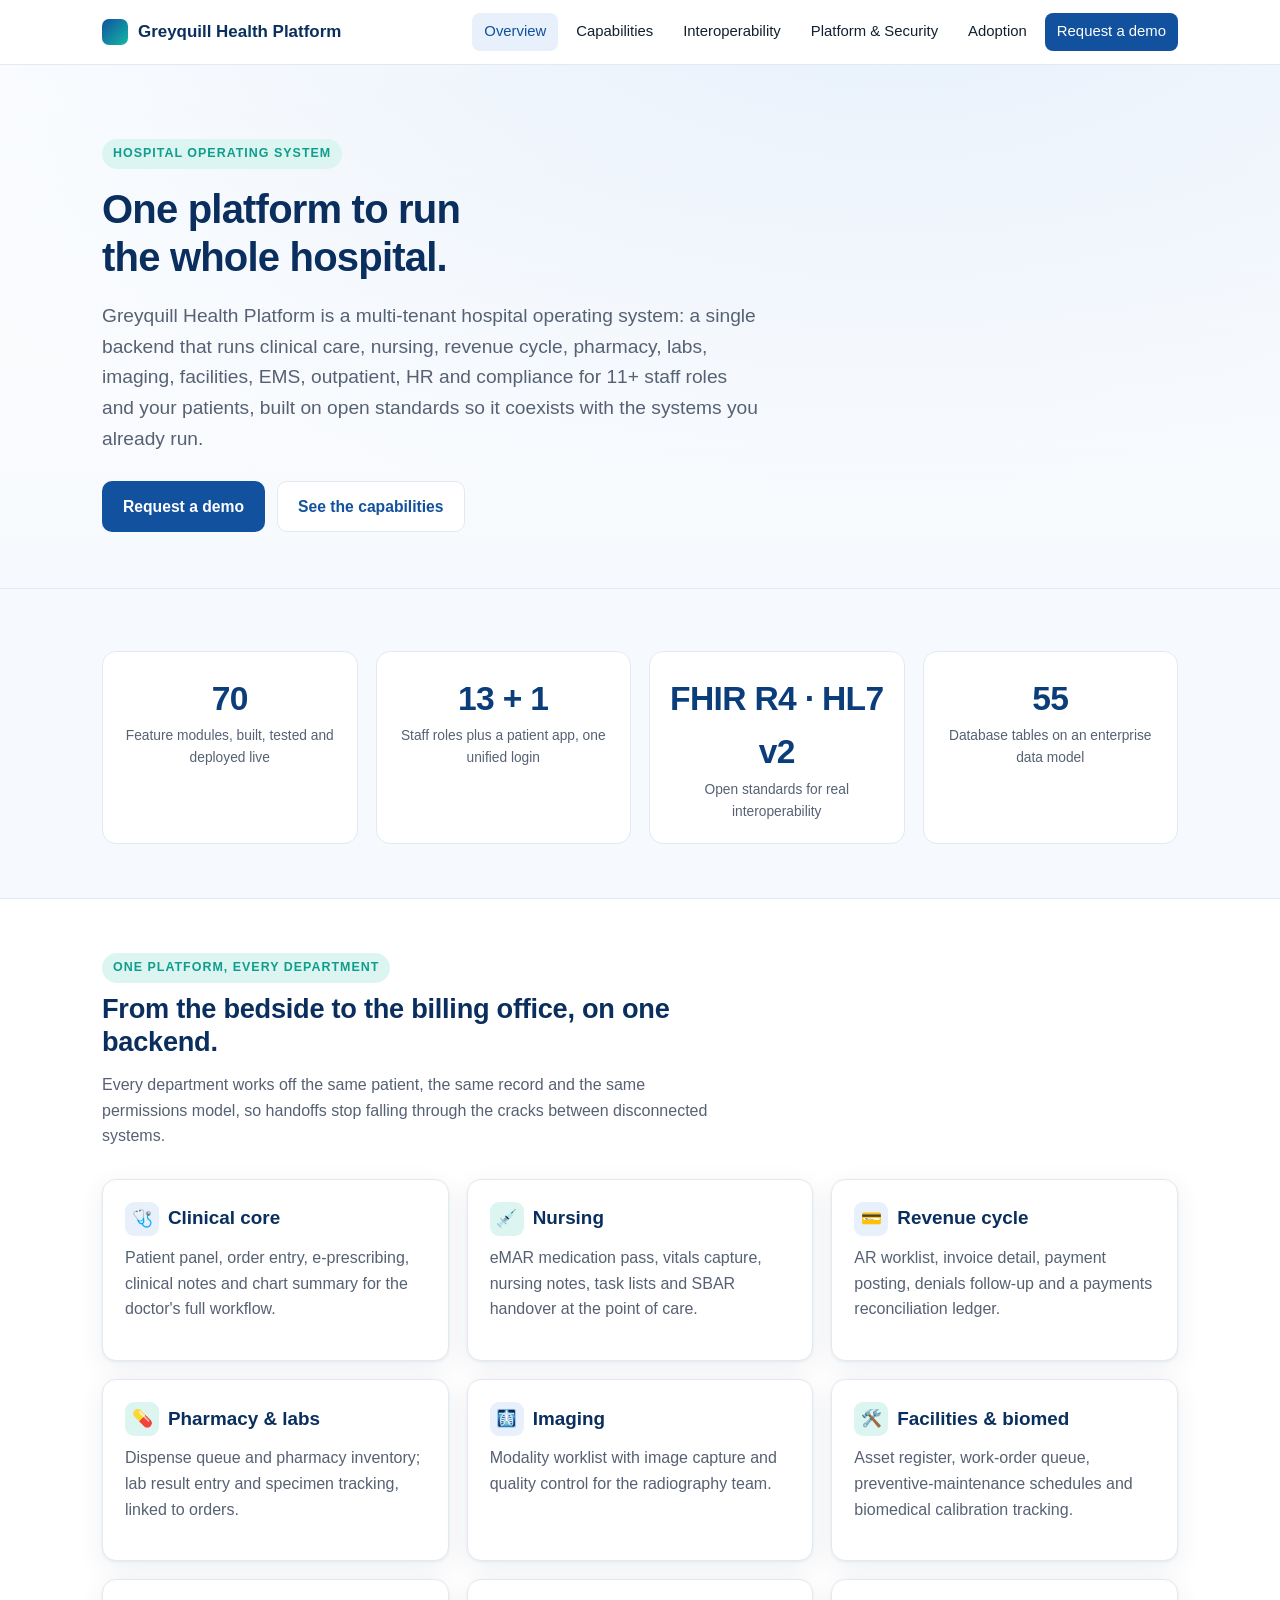
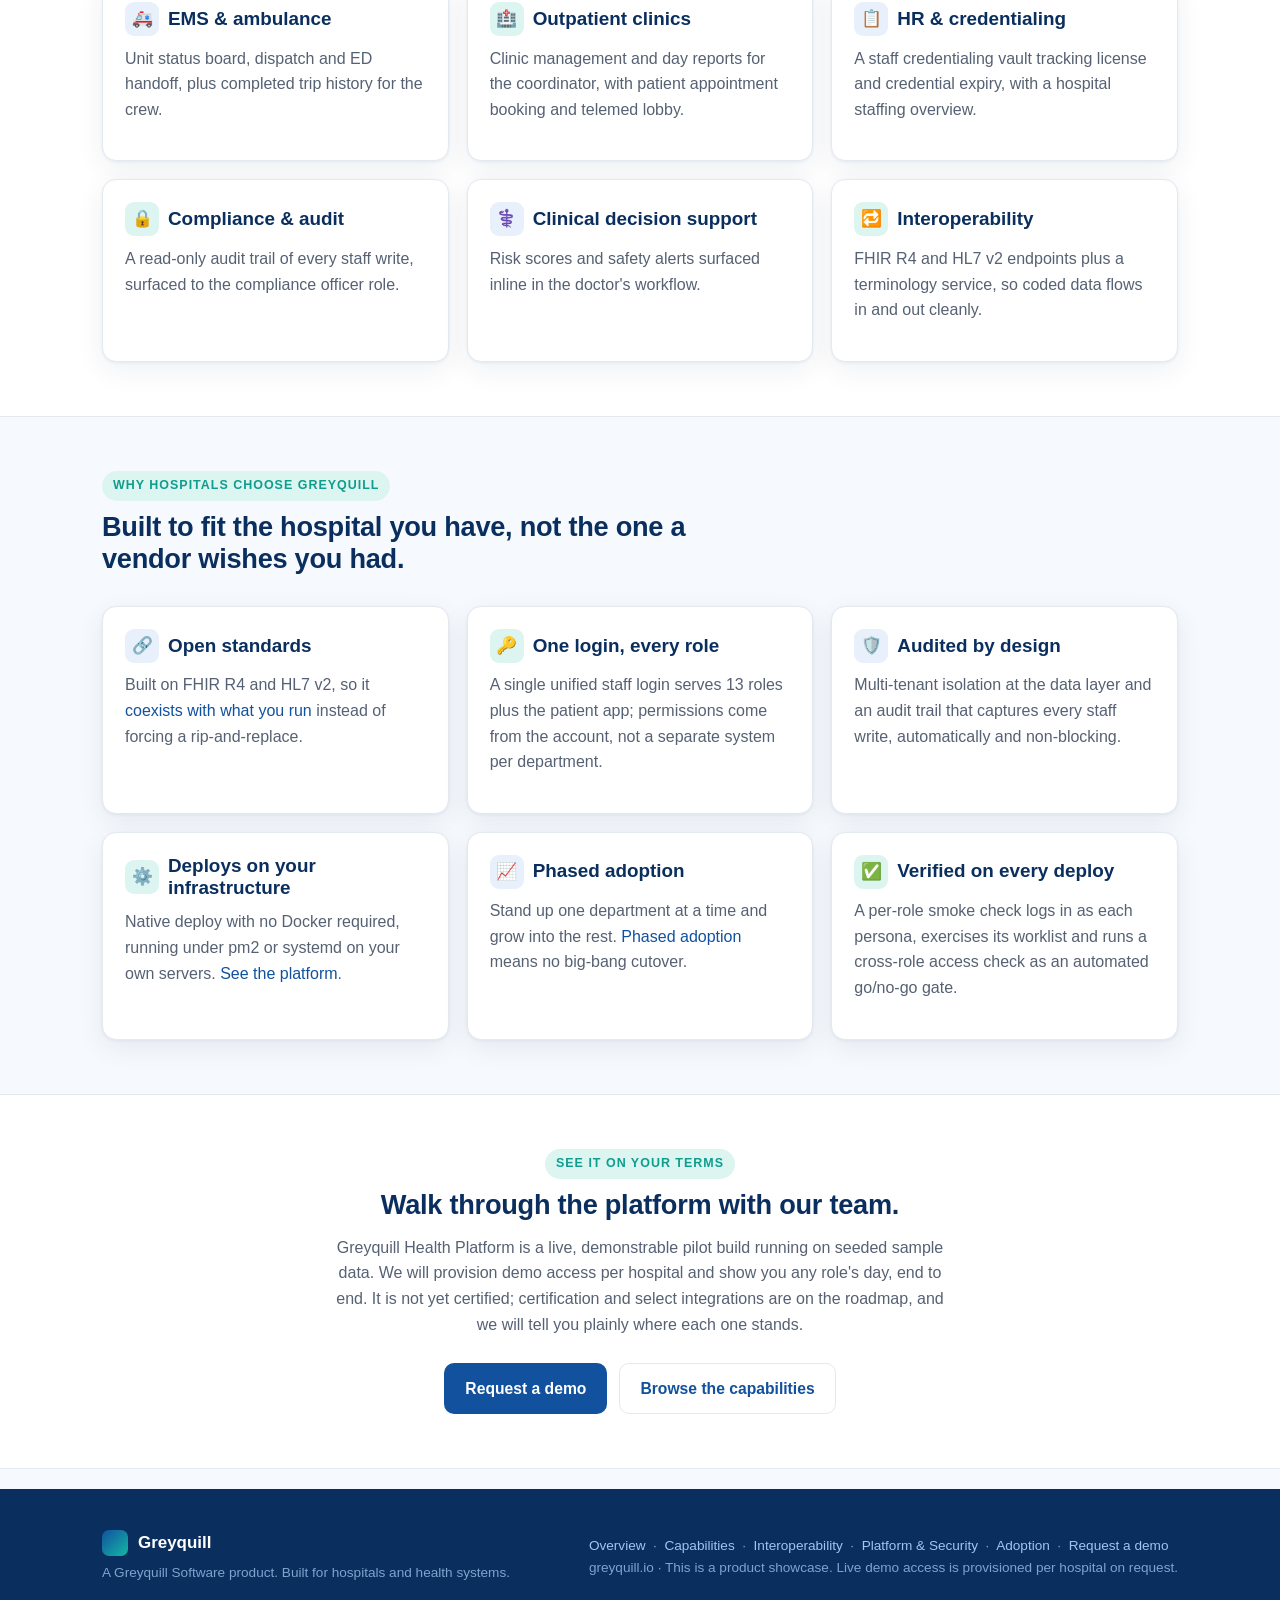
==== index.html @ 9c2b420b "Greyquill Health Platform product showcase: overview, capabilities manual, interoperability (FHIR R4" ====
<!doctype html>
<html lang="en">
<head>
<meta charset="utf-8">
<meta name="viewport" content="width=device-width, initial-scale=1">
<title>Overview · Greyquill Health Platform</title>
<meta name="description" content="Greyquill Health Platform — a white-label, multi-tenant hospital operating system with FHIR R4 and HL7 v2 interoperability, role-based clinical, revenue, pharmacy, lab, imaging, facilities, EMS and compliance modules.">
<link rel="stylesheet" href="assets/style.css">
</head>
<body>
<header class="nav">
  <div class="wrap">
    <a class="brand" href="index.html"><span class="dot"></span> Greyquill Health Platform</a>
    <nav>
      <a class="active" href="index.html">Overview</a>
      <a href="features.html">Capabilities</a>
      <a href="interoperability.html">Interoperability</a>
      <a href="platform.html">Platform &amp; Security</a>
      <a href="adoption.html">Adoption</a>
      <a class="cta" href="demo.html">Request a demo</a>
    </nav>
  </div>
</header>

<main>

<!-- 1. HERO -->
<section class="hero">
  <div class="wrap">
    <span class="eyebrow">Hospital Operating System</span>
    <h1>One platform to run the whole hospital.</h1>
    <p class="lead">Greyquill Health Platform is a multi-tenant hospital operating system: a single backend that runs clinical care, nursing, revenue cycle, pharmacy, labs, imaging, facilities, EMS, outpatient, HR and compliance for 11+ staff roles and your patients, built on open standards so it coexists with the systems you already run.</p>
    <div class="btn-row">
      <a class="btn btn-primary" href="demo.html">Request a demo</a>
      <a class="btn btn-ghost" href="features.html">See the capabilities</a>
    </div>
  </div>
</section>

<!-- 2. STATS -->
<section>
  <div class="wrap">
    <div class="stats">
      <div class="stat">
        <div class="n">70</div>
        <div class="l">Feature modules, built, tested and deployed live</div>
      </div>
      <div class="stat">
        <div class="n">13 + 1</div>
        <div class="l">Staff roles plus a patient app, one unified login</div>
      </div>
      <div class="stat">
        <div class="n">FHIR R4 · HL7 v2</div>
        <div class="l">Open standards for real interoperability</div>
      </div>
      <div class="stat">
        <div class="n">55</div>
        <div class="l">Database tables on an enterprise data model</div>
      </div>
    </div>
  </div>
</section>

<!-- 3. ONE PLATFORM, EVERY DEPARTMENT -->
<section class="alt">
  <div class="wrap">
    <div class="section-head">
      <span class="eyebrow">One platform, every department</span>
      <h2>From the bedside to the billing office, on one backend.</h2>
      <p class="muted">Every department works off the same patient, the same record and the same permissions model, so handoffs stop falling through the cracks between disconnected systems.</p>
    </div>
    <div class="grid g3">

      <div class="card">
        <h3><span class="ico">🩺</span> Clinical core</h3>
        <p class="muted">Patient panel, order entry, e-prescribing, clinical notes and chart summary for the doctor's full workflow.</p>
      </div>

      <div class="card t">
        <h3><span class="ico">💉</span> Nursing</h3>
        <p class="muted">eMAR medication pass, vitals capture, nursing notes, task lists and SBAR handover at the point of care.</p>
      </div>

      <div class="card">
        <h3><span class="ico">💳</span> Revenue cycle</h3>
        <p class="muted">AR worklist, invoice detail, payment posting, denials follow-up and a payments reconciliation ledger.</p>
      </div>

      <div class="card t">
        <h3><span class="ico">💊</span> Pharmacy &amp; labs</h3>
        <p class="muted">Dispense queue and pharmacy inventory; lab result entry and specimen tracking, linked to orders.</p>
      </div>

      <div class="card">
        <h3><span class="ico">🩻</span> Imaging</h3>
        <p class="muted">Modality worklist with image capture and quality control for the radiography team.</p>
      </div>

      <div class="card t">
        <h3><span class="ico">🛠️</span> Facilities &amp; biomed</h3>
        <p class="muted">Asset register, work-order queue, preventive-maintenance schedules and biomedical calibration tracking.</p>
      </div>

      <div class="card">
        <h3><span class="ico">🚑</span> EMS &amp; ambulance</h3>
        <p class="muted">Unit status board, dispatch and ED handoff, plus completed trip history for the crew.</p>
      </div>

      <div class="card t">
        <h3><span class="ico">🏥</span> Outpatient clinics</h3>
        <p class="muted">Clinic management and day reports for the coordinator, with patient appointment booking and telemed lobby.</p>
      </div>

      <div class="card">
        <h3><span class="ico">📋</span> HR &amp; credentialing</h3>
        <p class="muted">A staff credentialing vault tracking license and credential expiry, with a hospital staffing overview.</p>
      </div>

      <div class="card t">
        <h3><span class="ico">🔒</span> Compliance &amp; audit</h3>
        <p class="muted">A read-only audit trail of every staff write, surfaced to the compliance officer role.</p>
      </div>

      <div class="card">
        <h3><span class="ico">⚕️</span> Clinical decision support</h3>
        <p class="muted">Risk scores and safety alerts surfaced inline in the doctor's workflow.</p>
      </div>

      <div class="card t">
        <h3><span class="ico">🔁</span> Interoperability</h3>
        <p class="muted">FHIR R4 and HL7 v2 endpoints plus a terminology service, so coded data flows in and out cleanly.</p>
      </div>

    </div>
  </div>
</section>

<!-- 4. WHY HOSPITALS CHOOSE GREYQUILL -->
<section>
  <div class="wrap">
    <div class="section-head">
      <span class="eyebrow">Why hospitals choose Greyquill</span>
      <h2>Built to fit the hospital you have, not the one a vendor wishes you had.</h2>
    </div>
    <div class="grid g3">

      <div class="card">
        <h3><span class="ico">🔗</span> Open standards</h3>
        <p class="muted">Built on FHIR R4 and HL7 v2, so it <a href="interoperability.html">coexists with what you run</a> instead of forcing a rip-and-replace.</p>
      </div>

      <div class="card t">
        <h3><span class="ico">🔑</span> One login, every role</h3>
        <p class="muted">A single unified staff login serves 13 roles plus the patient app; permissions come from the account, not a separate system per department.</p>
      </div>

      <div class="card">
        <h3><span class="ico">🛡️</span> Audited by design</h3>
        <p class="muted">Multi-tenant isolation at the data layer and an audit trail that captures every staff write, automatically and non-blocking.</p>
      </div>

      <div class="card t">
        <h3><span class="ico">⚙️</span> Deploys on your infrastructure</h3>
        <p class="muted">Native deploy with no Docker required, running under pm2 or systemd on your own servers. <a href="platform.html">See the platform</a>.</p>
      </div>

      <div class="card">
        <h3><span class="ico">📈</span> Phased adoption</h3>
        <p class="muted">Stand up one department at a time and grow into the rest. <a href="adoption.html">Phased adoption</a> means no big-bang cutover.</p>
      </div>

      <div class="card t">
        <h3><span class="ico">✅</span> Verified on every deploy</h3>
        <p class="muted">A per-role smoke check logs in as each persona, exercises its worklist and runs a cross-role access check as an automated go/no-go gate.</p>
      </div>

    </div>
  </div>
</section>

<!-- 5. CLOSING CTA -->
<section class="alt">
  <div class="wrap center">
    <div class="section-head" style="margin:0 auto 24px">
      <span class="eyebrow">See it on your terms</span>
      <h2>Walk through the platform with our team.</h2>
      <p class="muted">Greyquill Health Platform is a live, demonstrable pilot build running on seeded sample data. We will provision demo access per hospital and show you any role's day, end to end. It is not yet certified; certification and select integrations are on the roadmap, and we will tell you plainly where each one stands.</p>
    </div>
    <div class="btn-row" style="justify-content:center">
      <a class="btn btn-primary" href="demo.html">Request a demo</a>
      <a class="btn btn-ghost" href="features.html">Browse the capabilities</a>
    </div>
  </div>
</section>

</main>

<footer>
  <div class="wrap">
    <div>
      <div class="brand" style="margin-bottom:6px"><span class="dot"></span> Greyquill</div>
      <div class="fnote">A Greyquill Software product. Built for hospitals and health systems.</div>
    </div>
    <div class="fnote">
      <a href="index.html">Overview</a> &nbsp;·&nbsp;
      <a href="features.html">Capabilities</a> &nbsp;·&nbsp;
      <a href="interoperability.html">Interoperability</a> &nbsp;·&nbsp;
      <a href="platform.html">Platform &amp; Security</a> &nbsp;·&nbsp;
      <a href="adoption.html">Adoption</a> &nbsp;·&nbsp;
      <a href="demo.html">Request a demo</a><br>
      greyquill.io · This is a product showcase. Live demo access is provisioned per hospital on request.
    </div>
  </div>
</footer>
</body>
</html>
---- assets/style.css ----
/* Greyquill Health Platform — Medical Blue design system (shared across all pages) */
:root{
  --blue-900:#0a2f5e; --blue-800:#0b3d7a; --blue-700:#11519e; --blue-600:#1763bd;
  --blue-100:#e7f0fb; --blue-50:#f3f8fe;
  --teal-600:#0f9d8e; --teal-500:#14b8a6; --teal-100:#dcf5f0;
  --ink:#13202f; --muted:#566173; --line:#e3e9f1; --bg:#f6f9fd; --white:#fff;
  --amber:#b7791f; --amber-bg:#fdf6e7; --green:#1d8a4e; --red:#c0392b;
  --radius:14px; --shadow:0 1px 3px rgba(13,40,80,.06),0 8px 28px rgba(13,40,80,.07);
  --maxw:1120px;
}
*{box-sizing:border-box}
html{scroll-behavior:smooth}
body{margin:0;font-family:-apple-system,BlinkMacSystemFont,"Segoe UI",Roboto,Helvetica,Arial,sans-serif;
  color:var(--ink);background:var(--bg);line-height:1.6;-webkit-font-smoothing:antialiased}
a{color:var(--blue-700);text-decoration:none}
a:hover{text-decoration:underline}
h1,h2,h3,h4{line-height:1.2;color:var(--blue-900);margin:0 0 .5em}
h1{font-size:2.5rem;letter-spacing:-.02em}
h2{font-size:1.7rem;letter-spacing:-.01em;margin-top:0}
h3{font-size:1.18rem}
p{margin:0 0 1rem}
.wrap{max-width:var(--maxw);margin:0 auto;padding:0 22px}
.muted{color:var(--muted)}
.center{text-align:center}

/* Top nav */
.nav{position:sticky;top:0;z-index:50;background:rgba(255,255,255,.92);backdrop-filter:blur(8px);
  border-bottom:1px solid var(--line)}
.nav .wrap{display:flex;align-items:center;gap:20px;height:64px}
.brand{display:flex;align-items:center;gap:10px;font-weight:700;color:var(--blue-900);font-size:1.06rem}
.brand .dot{width:26px;height:26px;border-radius:7px;background:linear-gradient(135deg,var(--blue-700),var(--teal-500));
  display:inline-block}
.nav nav{margin-left:auto;display:flex;gap:6px;flex-wrap:wrap}
.nav nav a{padding:7px 12px;border-radius:8px;color:var(--ink);font-size:.93rem;font-weight:500}
.nav nav a:hover{background:var(--blue-50);text-decoration:none}
.nav nav a.active{color:var(--blue-700);background:var(--blue-100)}
.nav .cta{background:var(--blue-700);color:#fff!important}
.nav .cta:hover{background:var(--blue-800)}

/* Hero + sections */
.hero{background:radial-gradient(1200px 500px at 70% -10%,var(--blue-100),transparent),
  linear-gradient(180deg,#fff, var(--bg));padding:74px 0 56px;border-bottom:1px solid var(--line)}
.eyebrow{display:inline-block;font-size:.78rem;font-weight:700;letter-spacing:.08em;text-transform:uppercase;
  color:var(--teal-600);background:var(--teal-100);padding:5px 11px;border-radius:99px;margin-bottom:16px}
.hero h1{max-width:18ch}
.hero p.lead{font-size:1.2rem;color:var(--muted);max-width:62ch}
section{padding:54px 0}
section.alt{background:#fff;border-top:1px solid var(--line);border-bottom:1px solid var(--line)}
.section-head{max-width:70ch;margin-bottom:30px}
.section-head .eyebrow{margin-bottom:10px}

/* Buttons */
.btn{display:inline-flex;align-items:center;gap:8px;padding:12px 20px;border-radius:10px;font-weight:600;
  font-size:.98rem;border:1px solid transparent;cursor:pointer}
.btn-primary{background:var(--blue-700);color:#fff}
.btn-primary:hover{background:var(--blue-800);text-decoration:none}
.btn-ghost{background:#fff;color:var(--blue-700);border-color:var(--line)}
.btn-ghost:hover{border-color:var(--blue-600);text-decoration:none}
.btn-row{display:flex;gap:12px;flex-wrap:wrap;margin-top:26px}

/* Cards + grids */
.grid{display:grid;gap:18px}
.g2{grid-template-columns:repeat(2,1fr)}
.g3{grid-template-columns:repeat(3,1fr)}
.g4{grid-template-columns:repeat(4,1fr)}
@media(max-width:900px){.g2,.g3,.g4{grid-template-columns:1fr}}
.card{background:#fff;border:1px solid var(--line);border-radius:var(--radius);padding:22px;box-shadow:var(--shadow)}
.card h3{margin-top:0;display:flex;align-items:center;gap:9px}
.card .ico{width:34px;height:34px;border-radius:9px;background:var(--blue-100);color:var(--blue-700);
  display:grid;place-items:center;font-size:1.05rem;flex:none}
.card.t .ico{background:var(--teal-100);color:var(--teal-600)}

/* Stats */
.stats{display:grid;grid-template-columns:repeat(4,1fr);gap:18px;margin-top:8px}
@media(max-width:760px){.stats{grid-template-columns:repeat(2,1fr)}}
.stat{background:#fff;border:1px solid var(--line);border-radius:var(--radius);padding:20px;text-align:center}
.stat .n{font-size:2.1rem;font-weight:800;color:var(--blue-800);letter-spacing:-.02em}
.stat .l{font-size:.86rem;color:var(--muted)}

/* Lists */
ul.check{list-style:none;padding:0;margin:0}
ul.check li{position:relative;padding-left:28px;margin-bottom:10px}
ul.check li::before{content:"✓";position:absolute;left:0;top:0;color:var(--teal-600);font-weight:800}
ul.plain{padding-left:18px}
ul.plain li{margin-bottom:7px}

/* Badges + pills */
.badge{display:inline-block;font-size:.74rem;font-weight:700;padding:3px 9px;border-radius:99px;
  background:var(--blue-100);color:var(--blue-700);margin:2px 4px 2px 0}
.badge.t{background:var(--teal-100);color:var(--teal-600)}
.badge.a{background:var(--amber-bg);color:var(--amber)}

/* Callouts */
.callout{border-left:4px solid var(--blue-600);background:var(--blue-50);padding:16px 20px;border-radius:0 12px 12px 0;margin:18px 0}
.callout.t{border-color:var(--teal-500);background:var(--teal-100)}
.callout.a{border-color:var(--amber);background:var(--amber-bg)}

/* Tables */
table{width:100%;border-collapse:collapse;background:#fff;border:1px solid var(--line);border-radius:var(--radius);
  overflow:hidden;font-size:.92rem}
th,td{text-align:left;padding:11px 14px;border-bottom:1px solid var(--line);vertical-align:top}
th{background:var(--blue-50);color:var(--blue-900);font-weight:700;font-size:.82rem;text-transform:uppercase;letter-spacing:.03em}
tr:last-child td{border-bottom:none}
code,.mono{font-family:"SF Mono",ui-monospace,Menlo,Consolas,monospace;font-size:.86em;
  background:#0a2f5e0d;color:var(--blue-800);padding:2px 6px;border-radius:6px}
pre{background:var(--blue-900);color:#dbe8fb;padding:16px 18px;border-radius:12px;overflow:auto;font-size:.85rem;line-height:1.5}
pre code{background:none;color:inherit;padding:0}

/* Steps / timeline */
.steps{counter-reset:s;display:grid;gap:16px}
.step{background:#fff;border:1px solid var(--line);border-radius:var(--radius);padding:20px 22px 20px 64px;position:relative}
.step::before{counter-increment:s;content:counter(s);position:absolute;left:18px;top:20px;width:32px;height:32px;
  border-radius:50%;background:var(--blue-700);color:#fff;display:grid;place-items:center;font-weight:700}
.step h3{margin:0 0 4px}

/* Footer */
footer{background:var(--blue-900);color:#cdddf2;padding:40px 0;margin-top:20px}
footer a{color:#9ec5f5}
footer .wrap{display:flex;flex-wrap:wrap;gap:30px;justify-content:space-between;align-items:center}
footer .brand{color:#fff}
.fnote{font-size:.85rem;color:#7fa3cf}

.tag{font-size:.8rem;color:var(--muted);font-weight:600;text-transform:uppercase;letter-spacing:.05em}
hr.soft{border:none;border-top:1px solid var(--line);margin:34px 0}
.lead-num{font-size:.8rem;font-weight:700;color:var(--teal-600)}
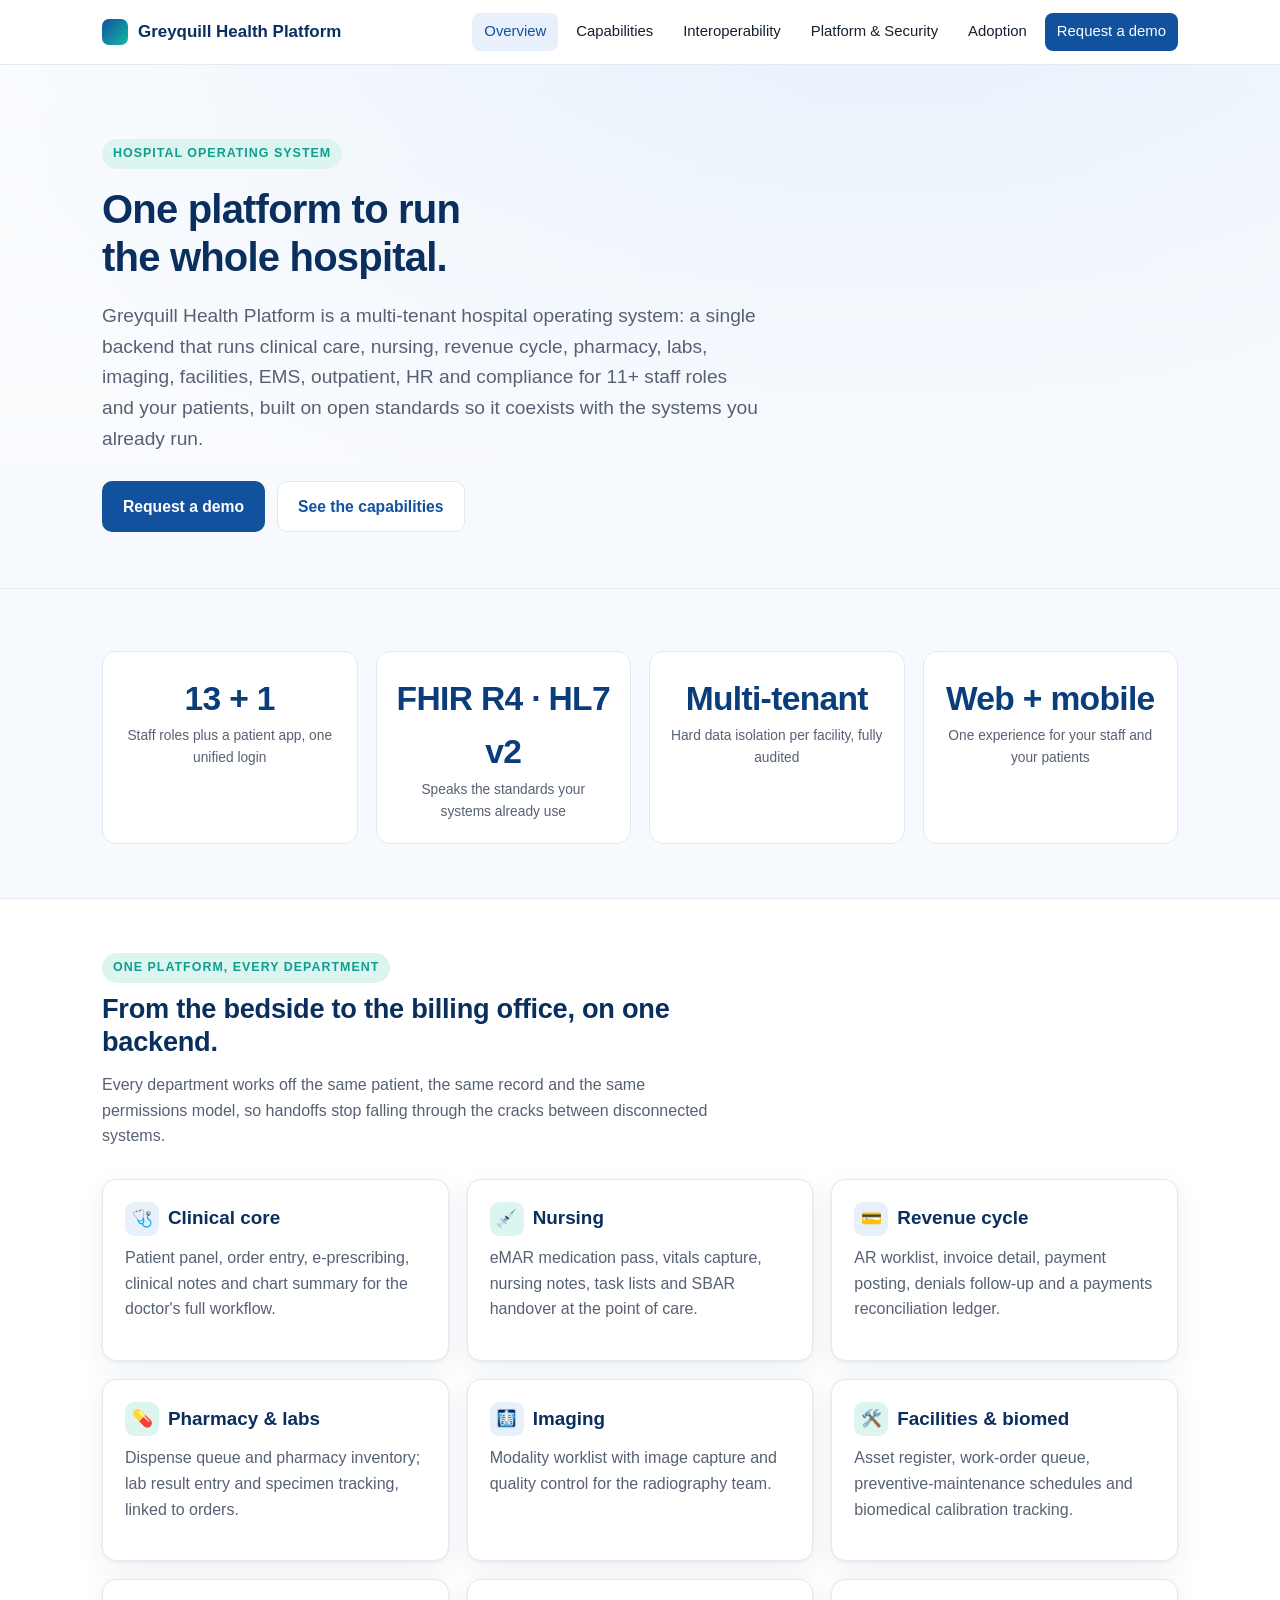
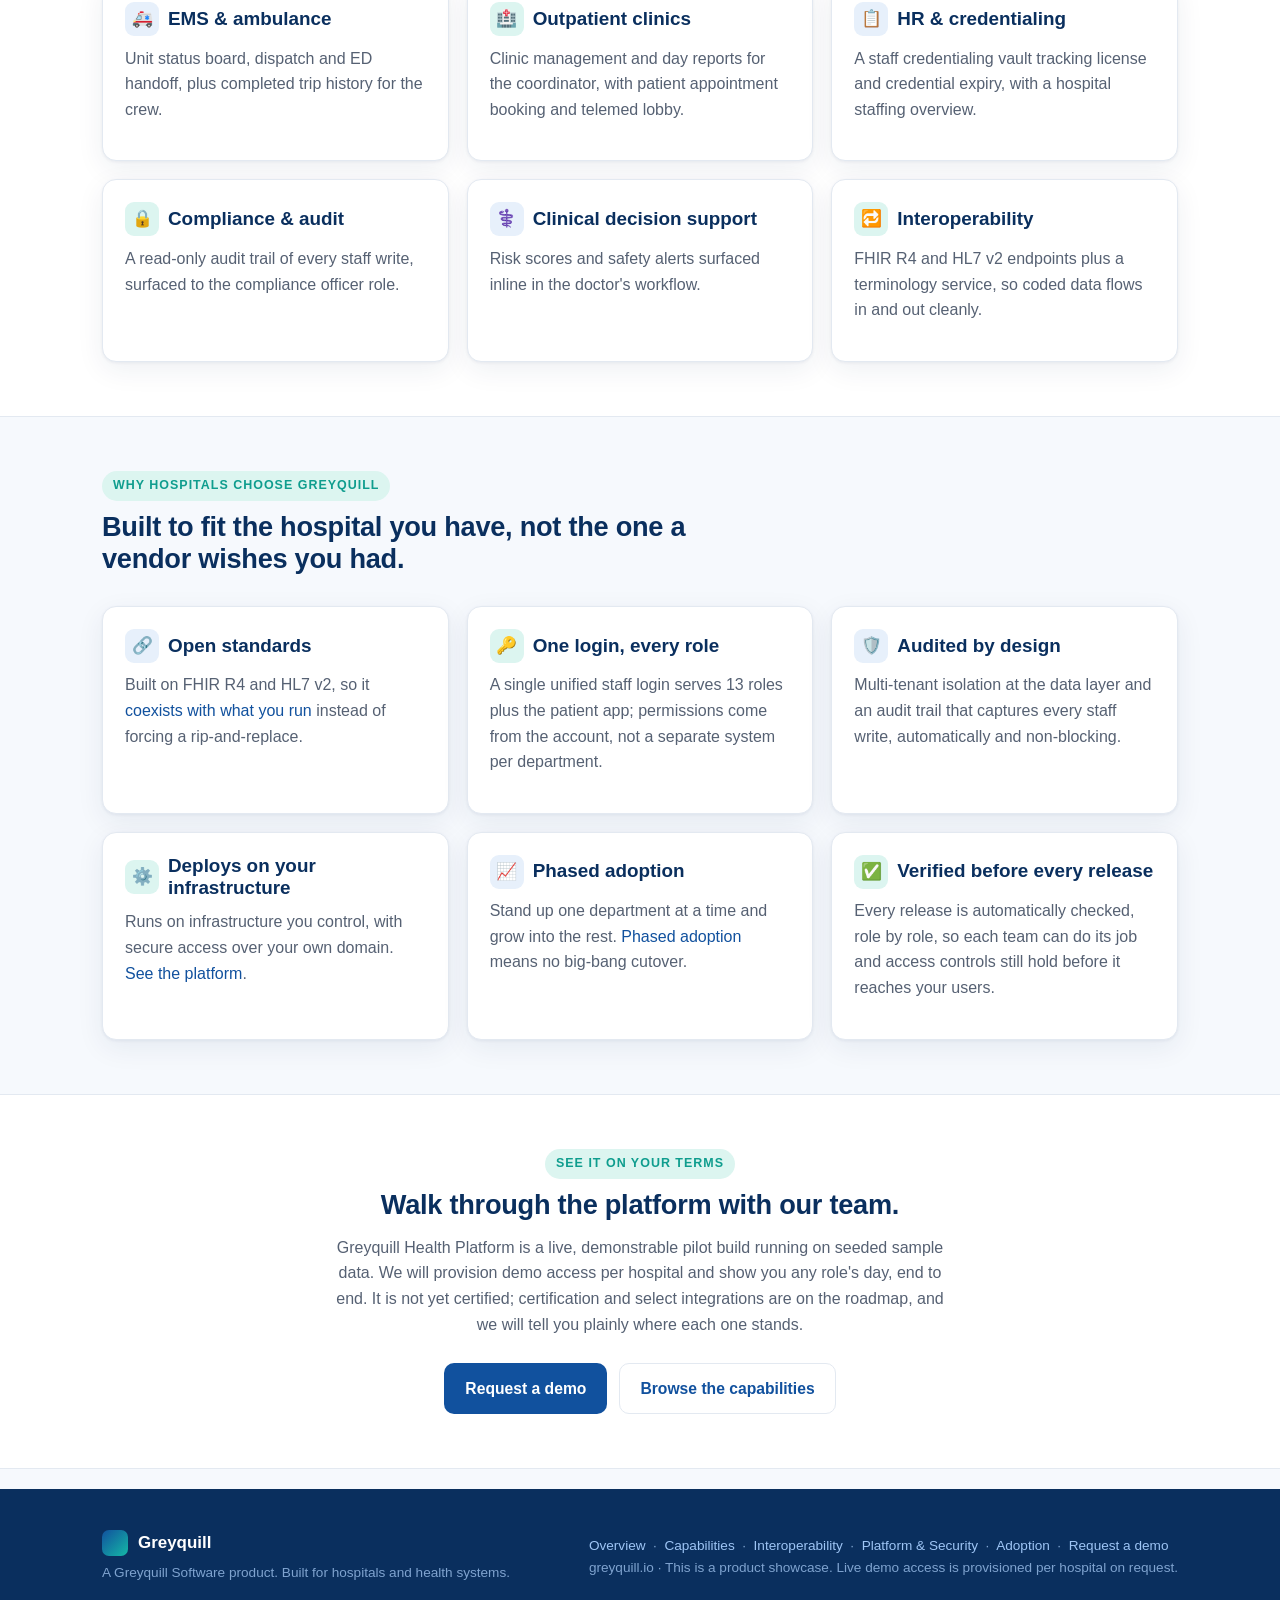
==== commit 83732f9c: "Reframe for hospital leadership: remove build-internal metrics (module/table/permission counts) and " ====
--- a/index.html
+++ b/index.html
@@ -42,20 +42,20 @@
   <div class="wrap">
     <div class="stats">
       <div class="stat">
-        <div class="n">70</div>
-        <div class="l">Feature modules, built, tested and deployed live</div>
-      </div>
-      <div class="stat">
         <div class="n">13 + 1</div>
         <div class="l">Staff roles plus a patient app, one unified login</div>
       </div>
       <div class="stat">
         <div class="n">FHIR R4 · HL7 v2</div>
-        <div class="l">Open standards for real interoperability</div>
-      </div>
-      <div class="stat">
-        <div class="n">55</div>
-        <div class="l">Database tables on an enterprise data model</div>
+        <div class="l">Speaks the standards your systems already use</div>
+      </div>
+      <div class="stat">
+        <div class="n">Multi-tenant</div>
+        <div class="l">Hard data isolation per facility, fully audited</div>
+      </div>
+      <div class="stat">
+        <div class="n">Web + mobile</div>
+        <div class="l">One experience for your staff and your patients</div>
       </div>
     </div>
   </div>
@@ -161,7 +161,7 @@
 
       <div class="card t">
         <h3><span class="ico">⚙️</span> Deploys on your infrastructure</h3>
-        <p class="muted">Native deploy with no Docker required, running under pm2 or systemd on your own servers. <a href="platform.html">See the platform</a>.</p>
+        <p class="muted">Runs on infrastructure you control, with secure access over your own domain. <a href="platform.html">See the platform</a>.</p>
       </div>
 
       <div class="card">
@@ -170,8 +170,8 @@
       </div>
 
       <div class="card t">
-        <h3><span class="ico">✅</span> Verified on every deploy</h3>
-        <p class="muted">A per-role smoke check logs in as each persona, exercises its worklist and runs a cross-role access check as an automated go/no-go gate.</p>
+        <h3><span class="ico">✅</span> Verified before every release</h3>
+        <p class="muted">Every release is automatically checked, role by role, so each team can do its job and access controls still hold before it reaches your users.</p>
       </div>
 
     </div>
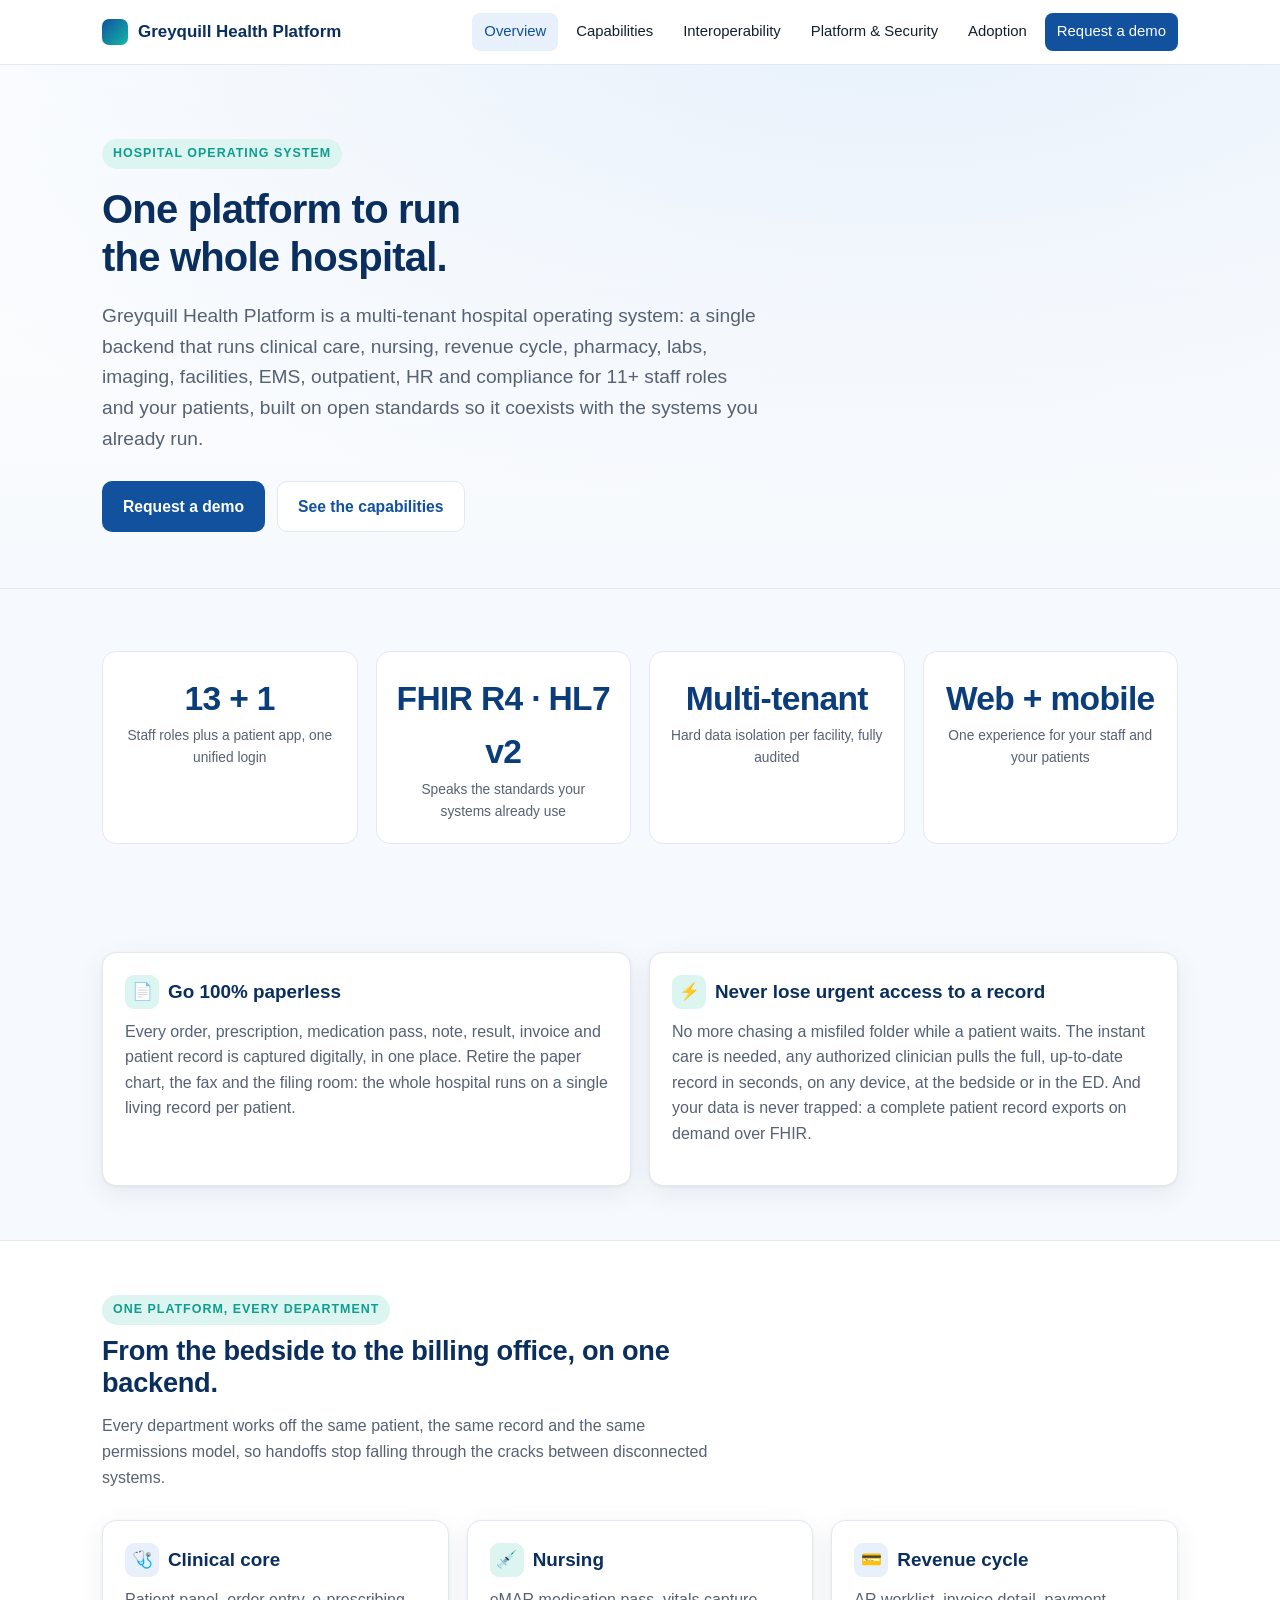
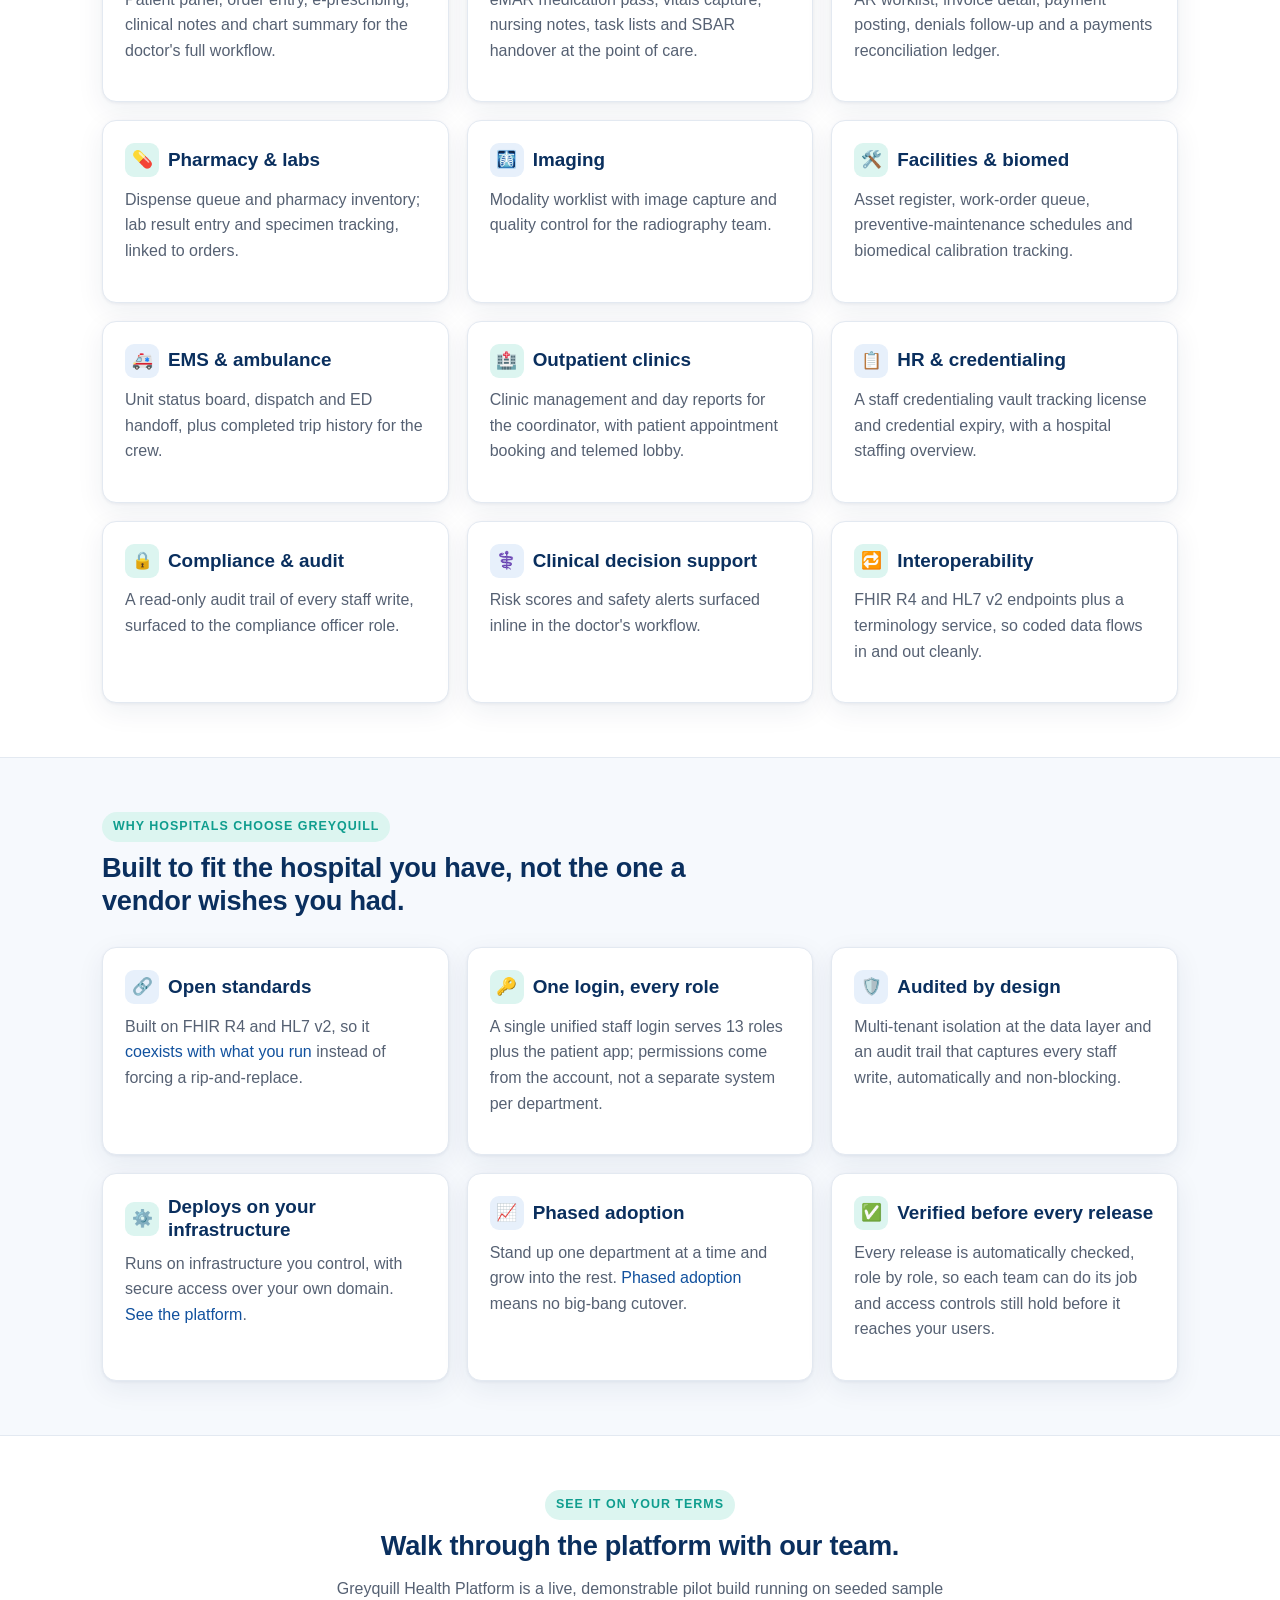
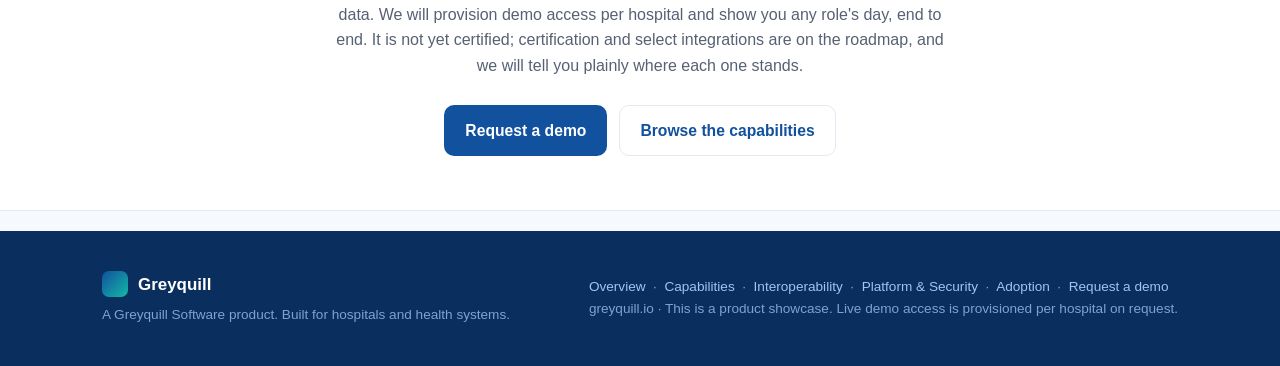
==== commit 3802b746: "messaging: add 'go 100% paperless' and 'never lose urgent access to records' value props (landing pr" ====
--- a/index.html
+++ b/index.html
@@ -61,6 +61,22 @@
   </div>
 </section>
 
+<!-- 2b. PAPERLESS / ALWAYS-ON RECORDS PROMISE -->
+<section>
+  <div class="wrap">
+    <div class="grid g2">
+      <div class="card t">
+        <h3><span class="ico">📄</span> Go 100% paperless</h3>
+        <p class="muted">Every order, prescription, medication pass, note, result, invoice and patient record is captured digitally, in one place. Retire the paper chart, the fax and the filing room: the whole hospital runs on a single living record per patient.</p>
+      </div>
+      <div class="card t">
+        <h3><span class="ico">⚡</span> Never lose urgent access to a record</h3>
+        <p class="muted">No more chasing a misfiled folder while a patient waits. The instant care is needed, any authorized clinician pulls the full, up-to-date record in seconds, on any device, at the bedside or in the ED. And your data is never trapped: a complete patient record exports on demand over FHIR.</p>
+      </div>
+    </div>
+  </div>
+</section>
+
 <!-- 3. ONE PLATFORM, EVERY DEPARTMENT -->
 <section class="alt">
   <div class="wrap">
